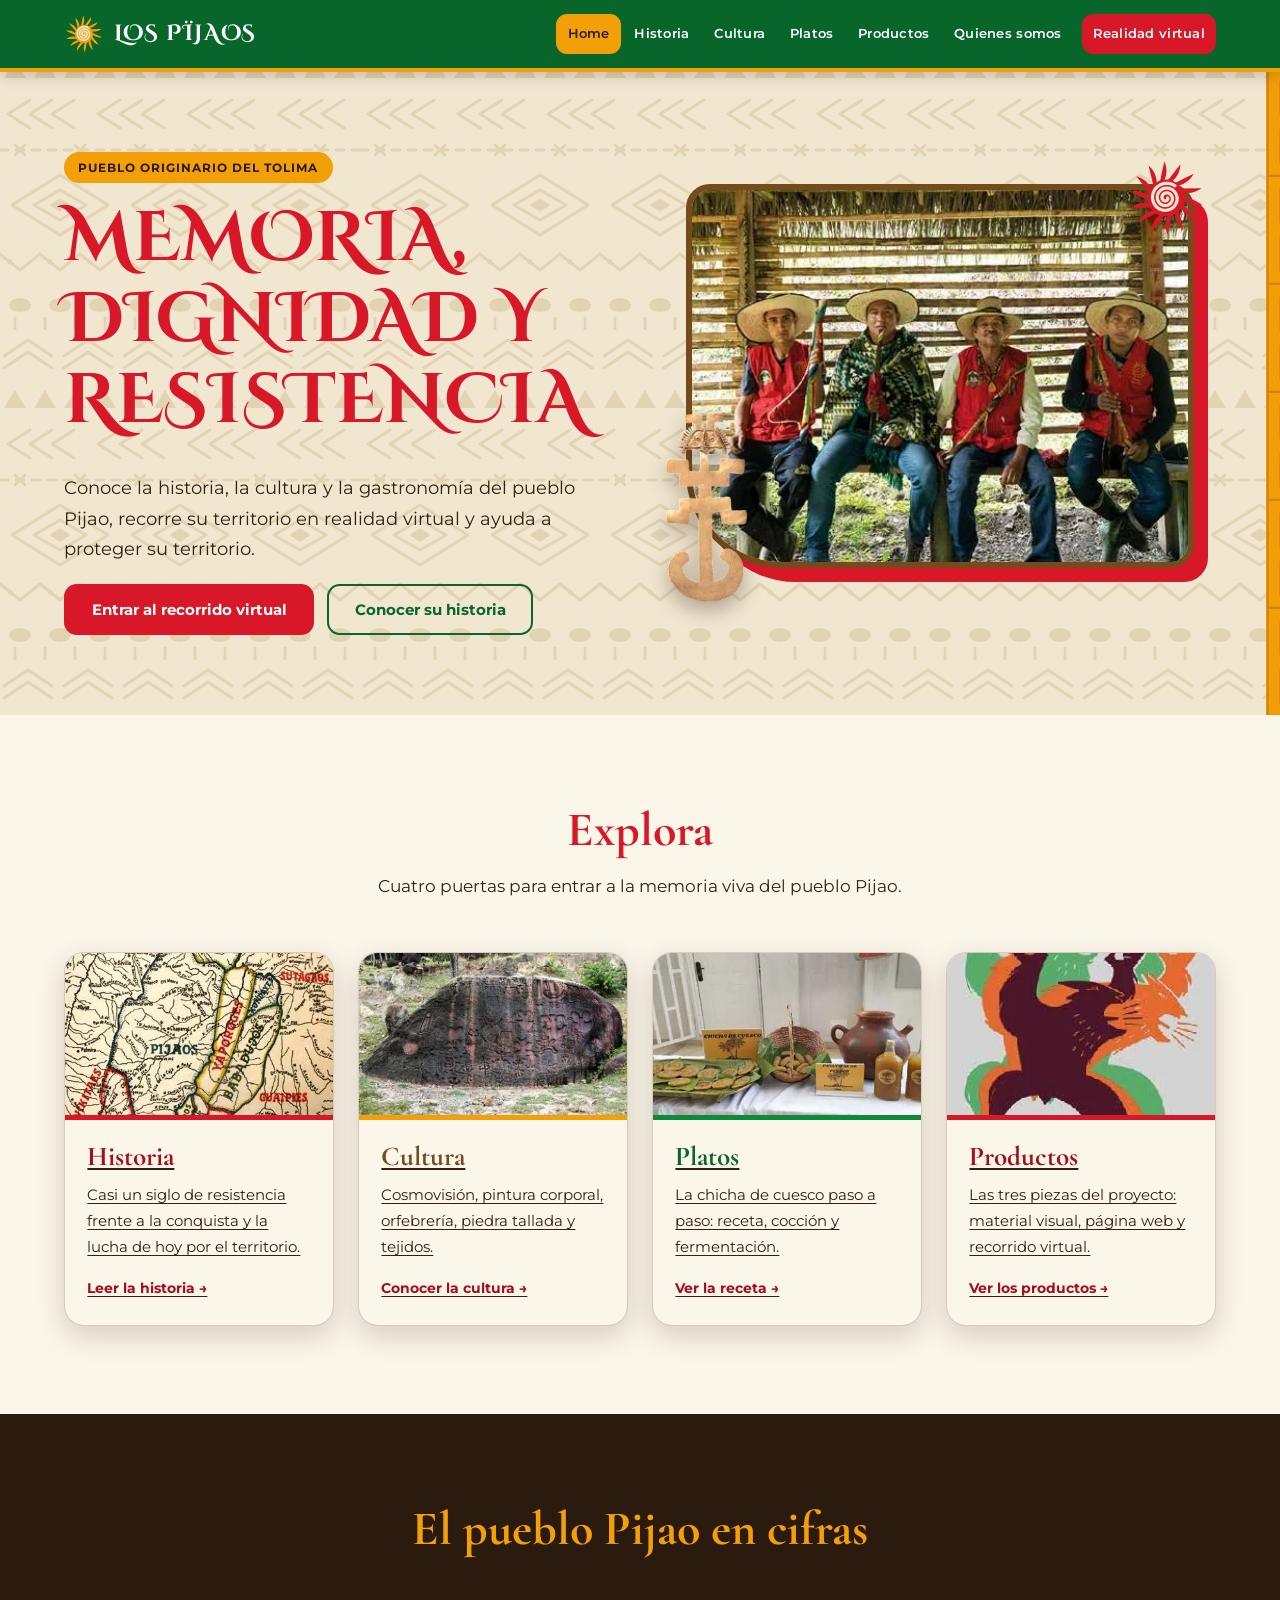
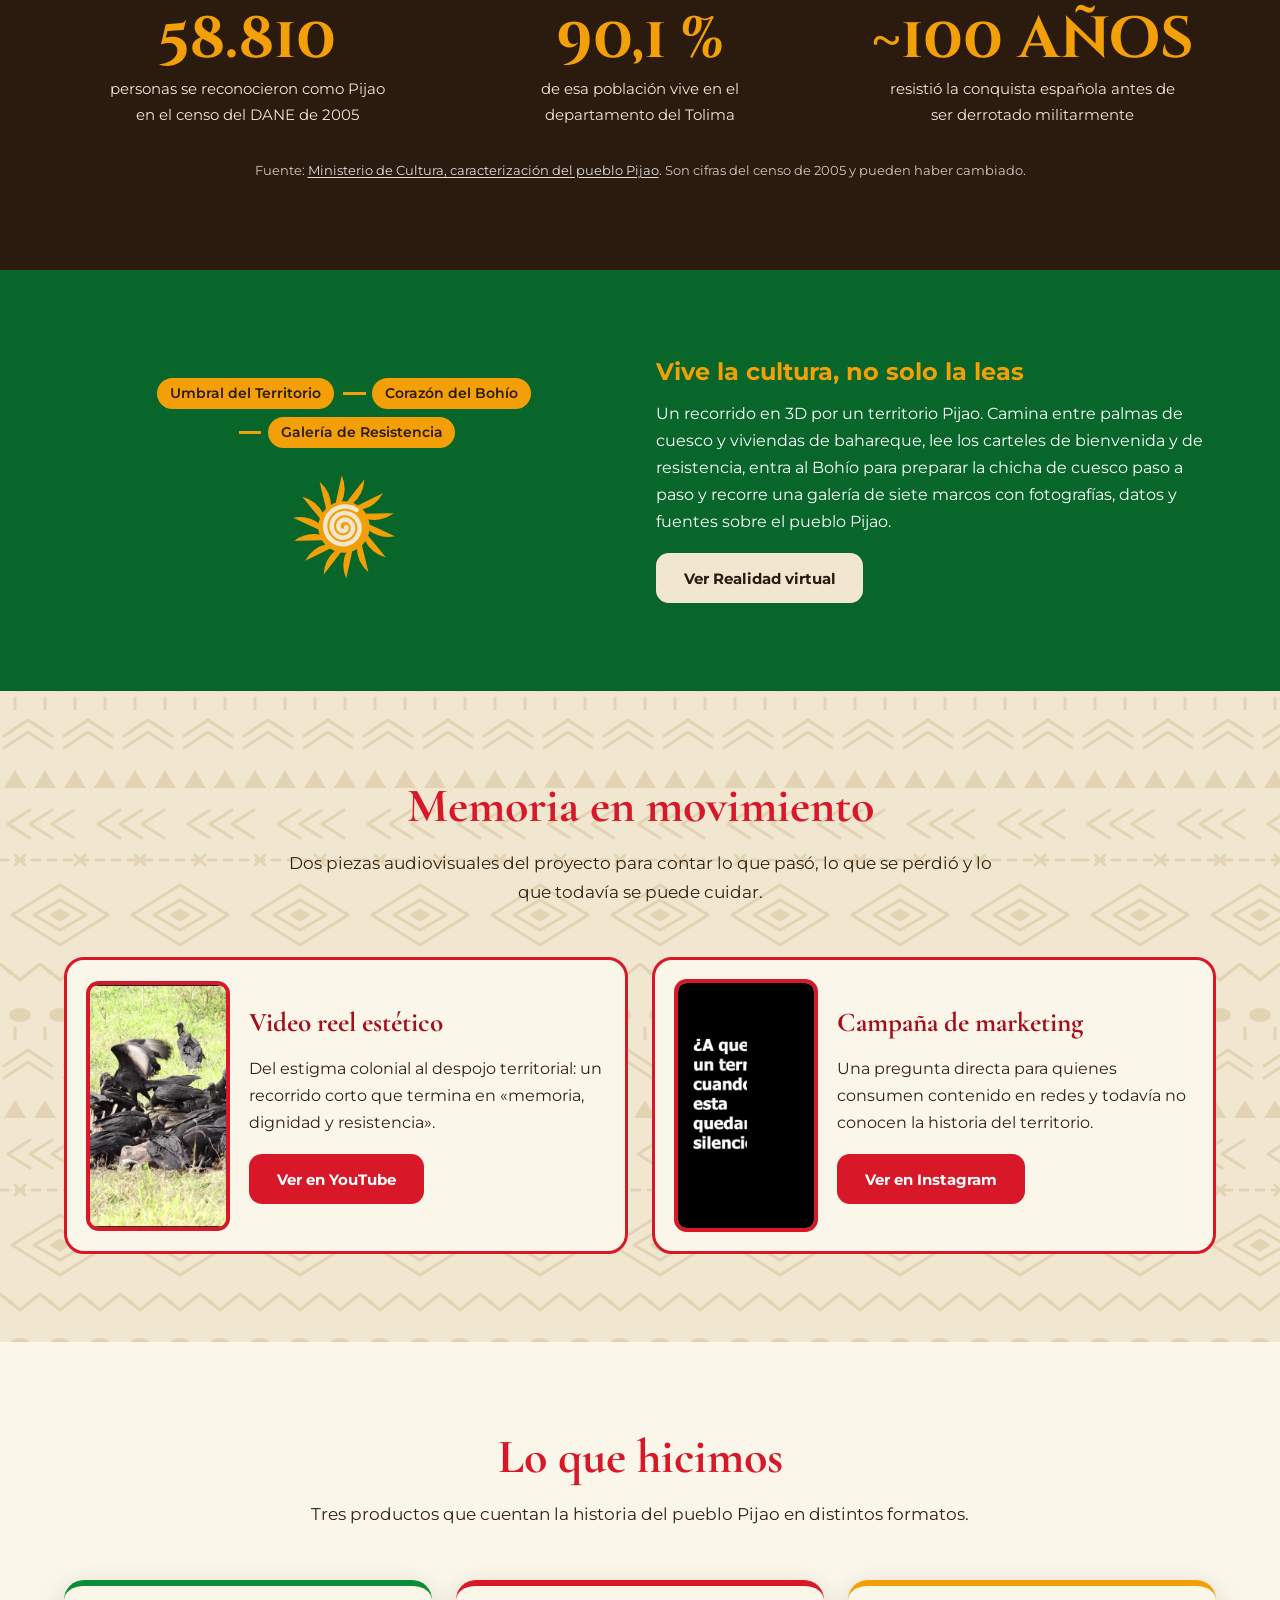
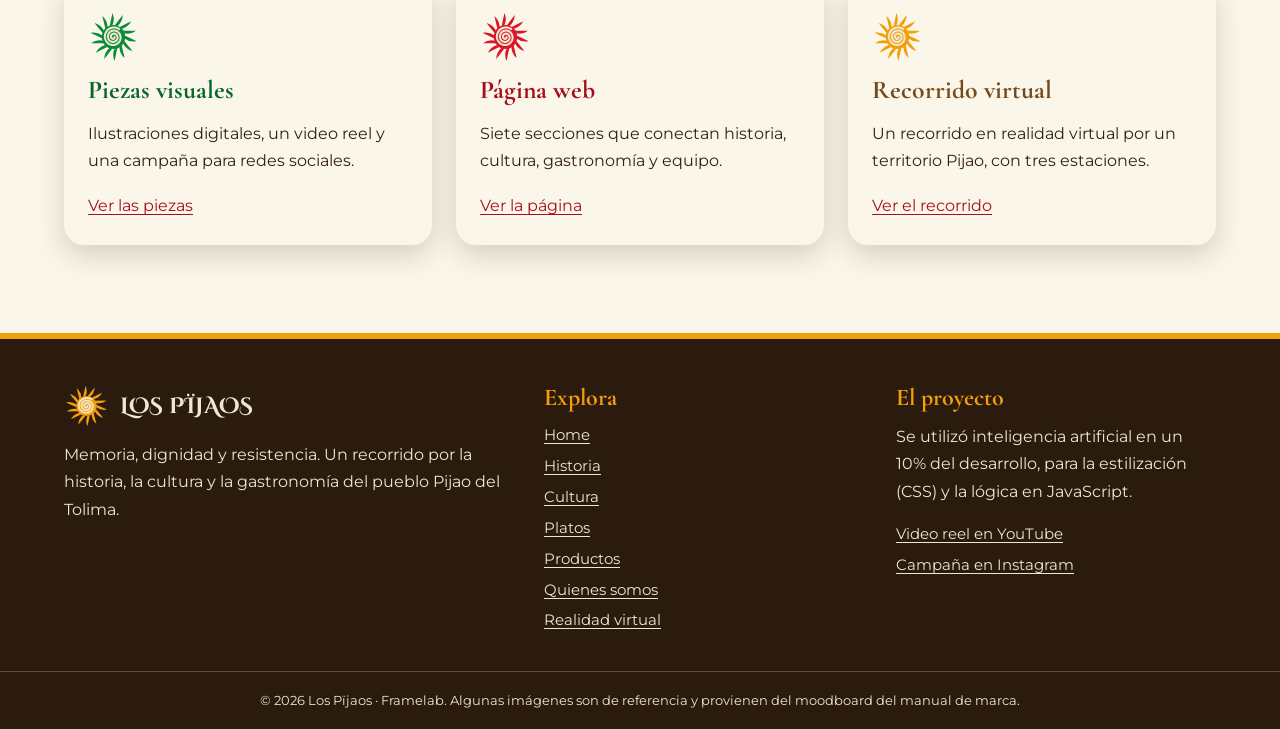
==== index.html @ 9c0d5783 "sitio web Los Pïjaos con recorrido virtual 3D" ====
<!DOCTYPE html>
<html lang="es-CO">
<head>
  <meta charset="utf-8">
  <meta name="viewport" content="width=device-width, initial-scale=1">

  <title>Los Pïjaos | Historia, cultura y gastronomía del pueblo Pijao</title>
  <meta name="description" content="Conoce la historia, la cultura y la gastronomía del pueblo Pijao del Tolima, recorre su territorio en realidad virtual y conoce las piezas del proyecto.">
  <meta name="author" content="Framelab">
  <meta name="robots" content="index, follow, max-image-preview:large">
  <meta name="theme-color" content="#08662a">
  <link rel="canonical" href="https://lospijaos.example/">

  <meta property="og:type" content="website">
  <meta property="og:site_name" content="Los Pïjaos">
  <meta property="og:locale" content="es_CO">
  <meta property="og:title" content="Los Pïjaos | Historia, cultura y gastronomía del pueblo Pijao">
  <meta property="og:description" content="Conoce la historia, la cultura y la gastronomía del pueblo Pijao del Tolima, recorre su territorio en realidad virtual y conoce las piezas del proyecto.">
  <meta property="og:url" content="https://lospijaos.example/">
  <meta property="og:image" content="https://lospijaos.example/img/og-los-pijaos.jpg">
  <meta property="og:image:width" content="1200">
  <meta property="og:image:height" content="630">
  <meta property="og:image:alt" content="Los Pïjaos: memoria, dignidad y resistencia del pueblo Pijao">
  <meta name="twitter:card" content="summary_large_image">
  <meta name="twitter:title" content="Los Pïjaos | Historia, cultura y gastronomía del pueblo Pijao">
  <meta name="twitter:description" content="Conoce la historia, la cultura y la gastronomía del pueblo Pijao del Tolima, recorre su territorio en realidad virtual y conoce las piezas del proyecto.">
  <meta name="twitter:image" content="https://lospijaos.example/img/og-los-pijaos.jpg">

  <link rel="icon" href="favicon.svg" type="image/svg+xml">
  <link rel="apple-touch-icon" href="img/apple-touch-icon.png">

  <link rel="preconnect" href="https://fonts.googleapis.com">
  <link rel="preconnect" href="https://fonts.gstatic.com" crossorigin>
  <link rel="stylesheet" href="https://fonts.googleapis.com/css2?family=Cinzel+Decorative:wght@400;700;900&family=Cormorant+Garamond:ital,wght@0,500;0,600;0,700;1,500&family=Montserrat:wght@400;500;600;700&display=swap">
  <link rel="stylesheet" href="css/styles.css">
  <link rel="preload" as="image" href="img/indigenous-guard.webp" type="image/webp">
  <script>document.documentElement.classList.add("js");</script>

  <script type="application/ld+json">
    {
      "@context": "https://schema.org",
      "@graph": [
        {
          "@type": "WebSite",
          "@id": "https://lospijaos.example/#website",
          "url": "https://lospijaos.example/",
          "name": "Los Pïjaos",
          "description": "Recorrido cultural por la historia, la cultura y la gastronomía del pueblo Pijao del Tolima.",
          "inLanguage": "es-CO",
          "publisher": {
            "@id": "https://lospijaos.example/#team"
          }
        },
        {
          "@type": "Organization",
          "@id": "https://lospijaos.example/#team",
          "name": "Framelab",
          "url": "https://lospijaos.example/whoweare.html",
          "logo": "https://lospijaos.example/img/sun-icon.svg",
          "description": "Equipo de trabajo creador del proyecto Los Pïjaos.",
          "member": [
            {
              "@type": "Person",
              "name": "William Aguilar"
            },
            {
              "@type": "Person",
              "name": "Jade Moreno"
            },
            {
              "@type": "Person",
              "name": "Virginia Leon"
            },
            {
              "@type": "Person",
              "name": "Axl Umaña"
            }
          ],
          "sameAs": [
            "https://youtube.com/shorts/yiJ5FKG4aVc",
            "https://www.instagram.com/p/DePXfq2hu8t/"
          ]
        },
        {
          "@type": "WebPage",
          "@id": "https://lospijaos.example/#webpage",
          "url": "https://lospijaos.example/",
          "name": "Los Pïjaos | Historia, cultura y gastronomía del pueblo Pijao",
          "description": "Conoce la historia, la cultura y la gastronomía del pueblo Pijao del Tolima, recorre su territorio en realidad virtual y conoce las piezas del proyecto.",
          "inLanguage": "es-CO",
          "isPartOf": {
            "@id": "https://lospijaos.example/#website"
          },
          "primaryImageOfPage": {
            "@type": "ImageObject",
            "url": "https://lospijaos.example/img/og-los-pijaos.jpg"
          },
          "dateModified": "2026-10-25",
          "about": {
            "@type": "Thing",
            "name": "Pueblo Pijao",
            "sameAs": "https://es.wikipedia.org/wiki/Pueblo_pijao"
          }
        }
      ]
    }
  </script>
</head>
<body>
  <a class="skip-link" href="#main-content">Saltar al contenido</a>

  <header class="site-header">
    <div class="container site-header__bar">
      <a class="logo" href="index.html" aria-label="Los Pïjaos, ir al inicio">
        <img src="img/sun-icon.svg" alt="" width="40" height="40">
        <span>Los Pïjaos</span>
      </a>

      <button class="menu-toggle" type="button" aria-expanded="false" aria-controls="main-menu">
        <span class="menu-toggle__bars" aria-hidden="true"></span>
        <span class="menu-toggle__label">Menú</span>
      </button>

      <nav class="menu" id="main-menu" aria-label="Menú principal">
        <ul class="menu__list">
            <li><a class="menu__link" href="index.html" aria-current="page">Home</a></li>
            <li><a class="menu__link" href="history.html">Historia</a></li>
            <li><a class="menu__link" href="culture.html">Cultura</a></li>
            <li><a class="menu__link" href="gastronomy.html">Platos</a></li>
            <li><a class="menu__link" href="products.html">Productos</a></li>
            <li><a class="menu__link" href="whoweare.html">Quienes somos</a></li>
            <li><a class="menu__link menu__link--highlight" href="virtual-reality.html">Realidad virtual</a></li>
        </ul>
      </nav>
    </div>
  </header>

  <main id="main-content" tabindex="-1">

    <section class="hero with-fret" aria-labelledby="heading-hero">
      <div class="container hero__grid">
        <div class="reveal">
          <span class="tag">Pueblo originario del Tolima</span>
          <h1 class="hero__title" id="heading-hero">Memoria, dignidad y resistencia</h1>
          <p class="hero__text">Conoce la historia, la cultura y la gastronomía del pueblo Pijao, recorre su territorio en realidad virtual y ayuda a proteger su territorio.</p>
          <div class="button-group">
            <a class="button" href="virtual-reality.html">Entrar al recorrido virtual</a>
            <a class="button button--outline" href="history.html">Conocer su historia</a>
          </div>
        </div>

        <div class="hero__image reveal">
          <figure class="photo-frame">
            <img src="img/indigenous-guard.webp" alt="Cuatro integrantes de una comunidad indígena del Tolima con sombreros y chalecos rojos, sentados frente a una pared de guadua" width="520" height="358" fetchpriority="high" decoding="async">
          </figure>
          <img class="hero__gold-piece" src="img/gold-pectoral.webp" alt="Figura de oro precolombina, ejemplo de la orfebrería indígena" width="102" height="234" decoding="async">
          <img class="hero__sun" src="img/sun-icon-red.svg" alt="" width="80" height="80">
        </div>
      </div>
    </section>

    <section class="section section--light" aria-labelledby="heading-explore">
      <div class="container">
        <div class="section-heading reveal">
          <h2 id="heading-explore">Explora</h2>
          <p>Cuatro puertas para entrar a la memoria viva del pueblo Pijao.</p>
        </div>

        <div class="grid grid--4">
          <a class="card card--red reveal" href="history.html">
            <img src="img/old-map-pijao.webp" alt="Mapa antiguo donde aparece el territorio de los Pijaos junto a otros pueblos indígenas" width="419" height="308" class="card__image" loading="lazy" decoding="async">
            <div class="card__body">
              <h3 class="card__title">Historia</h3>
              <p class="card__text">Casi un siglo de resistencia frente a la conquista y la lucha de hoy por el territorio.</p>
              <span class="card__link">Leer la historia →</span>
            </div>
          </a>
          <a class="card card--orange reveal" href="culture.html">
            <img src="img/petroglyph-rock.webp" alt="Roca grande con petroglifos tallados, rodeada de vegetación" width="570" height="352" class="card__image" loading="lazy" decoding="async">
            <div class="card__body">
              <h3 class="card__title">Cultura</h3>
              <p class="card__text">Cosmovisión, pintura corporal, orfebrería, piedra tallada y tejidos.</p>
              <span class="card__link">Conocer la cultura →</span>
            </div>
          </a>
          <a class="card reveal" href="gastronomy.html">
            <img src="img/cuesco-chicha-table.webp" alt="Mesa con chicha de cuesco en botellas, una vasija de barro y otros productos del fruto" width="440" height="227" class="card__image" loading="lazy" decoding="async">
            <div class="card__body">
              <h3 class="card__title">Platos</h3>
              <p class="card__text">La chicha de cuesco paso a paso: receta, cocción y fermentación.</p>
              <span class="card__link">Ver la receta →</span>
            </div>
          </a>
          <a class="card card--red reveal" href="products.html">
            <img src="img/jaguar-illustration.webp" alt="Ilustración digital de un jaguar en tonos naranja, verde y vino" width="256" height="256" class="card__image" loading="lazy" decoding="async">
            <div class="card__body">
              <h3 class="card__title">Productos</h3>
              <p class="card__text">Las tres piezas del proyecto: material visual, página web y recorrido virtual.</p>
              <span class="card__link">Ver los productos →</span>
            </div>
          </a>
        </div>
      </div>
    </section>

    <section class="section section--earth" aria-labelledby="heading-stats">
      <div class="container">
        <div class="section-heading reveal">
          <h2 id="heading-stats">El pueblo Pijao en cifras</h2>
        </div>
        <ul class="stats reveal">
          <li>
            <span class="stat__number">58.810</span>
            <span class="stat__text">personas se reconocieron como Pijao en el censo del DANE de 2005</span>
          </li>
          <li>
            <span class="stat__number">90,1&nbsp;%</span>
            <span class="stat__text">de esa población vive en el departamento del Tolima</span>
          </li>
          <li>
            <span class="stat__number">~100 años</span>
            <span class="stat__text">resistió la conquista española antes de ser derrotado militarmente</span>
          </li>
        </ul>
        <p class="source-note">Fuente: <a href="https://mng.mincultura.gov.co/prensa/noticias/Documents/Poblaciones/PUEBLO%20PIJAO.pdf" target="_blank" rel="noopener">Ministerio de Cultura, caracterización del pueblo Pijao</a>. Son cifras del censo de 2005 y pueden haber cambiado.</p>
      </div>
    </section>

    <section class="section section--green" aria-labelledby="heading-vr">
      <div class="container two-columns">
        <div class="reveal">
          <ol class="tour-map" aria-label="Las tres estaciones del recorrido virtual">
            <li><span>Umbral del Territorio</span></li>
            <li><span>Corazón del Bohío</span></li>
            <li><span>Galería de Resistencia</span></li>
          </ol>
          <img class="decorative-sun" src="img/sun-icon.svg" alt="" width="120" height="120" loading="lazy">
        </div>
        <div class="reveal">
          <h2 class="title-yellow" id="heading-vr">Vive la cultura, no solo la leas</h2>
          <p>Un recorrido en 3D por un territorio Pijao. Camina entre palmas de cuesco y viviendas de bahareque, lee los carteles de bienvenida y de resistencia, entra al Bohío para preparar la chicha de cuesco paso a paso y recorre una galería de siete marcos con fotografías, datos y fuentes sobre el pueblo Pijao.</p>
          <a class="button button--light" href="virtual-reality.html">Ver Realidad virtual</a>
        </div>
      </div>
    </section>

    <section class="section" aria-labelledby="heading-motion">
      <div class="container">
        <div class="section-heading reveal">
          <h2 id="heading-motion">Memoria en movimiento</h2>
          <p>Dos piezas audiovisuales del proyecto para contar lo que pasó, lo que se perdió y lo que todavía se puede cuidar.</p>
        </div>
        <div class="grid grid--2">
          <article class="video-card reveal">
            <img src="img/reel-result.webp" alt="Fotograma del video reel: aves oscuras reunidas sobre un animal en el pasto" width="360" height="640" loading="lazy" decoding="async">
            <div>
              <h3>Video reel estético</h3>
              <p>Del estigma colonial al despojo territorial: un recorrido corto que termina en «memoria, dignidad y resistencia».</p>
              <a class="button" href="https://youtube.com/shorts/yiJ5FKG4aVc" target="_blank" rel="noopener">Ver en YouTube</a>
            </div>
          </article>
          <article class="video-card reveal">
            <img src="img/campaign-instagram.webp" alt="Fotograma de la campaña de Los Pïjaos en Instagram, con texto blanco sobre fondo negro" width="360" height="648" loading="lazy" decoding="async">
            <div>
              <h3>Campaña de marketing</h3>
              <p>Una pregunta directa para quienes consumen contenido en redes y todavía no conocen la historia del territorio.</p>
              <a class="button" href="https://www.instagram.com/p/DePXfq2hu8t/" target="_blank" rel="noopener">Ver en Instagram</a>
            </div>
          </article>
        </div>
      </div>
    </section>

    <section class="section section--light" aria-labelledby="heading-products">
      <div class="container">
        <div class="section-heading reveal">
          <h2 id="heading-products">Lo que hicimos</h2>
          <p>Tres productos que cuentan la historia del pueblo Pijao en distintos formatos.</p>
        </div>
        <div class="grid grid--3">
          <article class="info-card reveal">
            <img class="info-card__icon" src="img/sun-icon-green.svg" alt="" width="52" height="52" loading="lazy">
            <h3>Piezas visuales</h3>
            <p>Ilustraciones digitales, un video reel y una campaña para redes sociales.</p>
            <a href="products.html#visual-pieces">Ver las piezas</a>
          </article>
          <article class="info-card info-card--red reveal">
            <img class="info-card__icon" src="img/sun-icon-red.svg" alt="" width="52" height="52" loading="lazy">
            <h3>Página web</h3>
            <p>Siete secciones que conectan historia, cultura, gastronomía y equipo.</p>
            <a href="products.html#web-page">Ver la página</a>
          </article>
          <article class="info-card info-card--orange reveal">
            <img class="info-card__icon" src="img/sun-icon.svg" alt="" width="52" height="52" loading="lazy">
            <h3>Recorrido virtual</h3>
            <p>Un recorrido en realidad virtual por un territorio Pijao, con tres estaciones.</p>
            <a href="products.html#virtual-tour">Ver el recorrido</a>
          </article>
        </div>
      </div>
    </section>

  </main>

  <footer class="site-footer">
    <div class="container site-footer__grid">
      <div>
        <p class="site-footer__logo"><img src="img/sun-icon.svg" alt="" width="45" height="45" loading="lazy"> Los Pïjaos</p>
        <p>Memoria, dignidad y resistencia. Un recorrido por la historia, la cultura y la gastronomía del pueblo Pijao del Tolima.</p>
      </div>
      <nav aria-label="Mapa del sitio">
        <h2>Explora</h2>
        <ul class="site-footer__links">
          <li><a href="index.html">Home</a></li>
          <li><a href="history.html">Historia</a></li>
          <li><a href="culture.html">Cultura</a></li>
          <li><a href="gastronomy.html">Platos</a></li>
          <li><a href="products.html">Productos</a></li>
          <li><a href="whoweare.html">Quienes somos</a></li>
          <li><a href="virtual-reality.html">Realidad virtual</a></li>
        </ul>
      </nav>
      <div>
        <h2>El proyecto</h2>
        <p>Se utilizó inteligencia artificial en un 10% del desarrollo, para la estilización (CSS) y la lógica en JavaScript.</p>
        <ul class="site-footer__links">
          <li><a href="https://youtube.com/shorts/yiJ5FKG4aVc" target="_blank" rel="noopener">Video reel en YouTube</a></li>
          <li><a href="https://www.instagram.com/p/DePXfq2hu8t/" target="_blank" rel="noopener">Campaña en Instagram</a></li>
        </ul>
      </div>
    </div>
    <div class="site-footer__legal">
      <div class="container">
        <p>© <span id="current-year">2026</span> Los Pïjaos · Framelab. Algunas imágenes son de referencia y provienen del moodboard del manual de marca.</p>
      </div>
    </div>
  </footer>

  <script src="js/main.js" defer></script>
</body>
</html>
---- css/styles.css ----
:root {
  --green: #0c8c38;
  --green-dark: #08662a;
  --red: #d81828;
  --red-dark: #a50f1c;
  --yellow: #f39f07;
  --ochre: #e8b86a;

  --cream: #f1e6d0;
  --cream-light: #fbf6ea;
  --sand: #d9c7a2;
  --earth: #754a1c;
  --brown-dark: #2b1a0e;
  --text: #33200f;

  --font-titles: "Cinzel Decorative", "Cinzel", Georgia, serif;
  --font-subtitles: "Cormorant Garamond", Georgia, "Times New Roman", serif;
  --font-text: "Montserrat", system-ui, -apple-system, "Segoe UI", Roboto, sans-serif;

  --radius: 1.25rem;
  --shadow: 0 10px 28px rgba(43, 26, 14, 0.18);
  --max-width: 72rem;
  --menu-height: 4.25rem;
}

*,
*::before,
*::after {
  box-sizing: border-box;
}

html {
  scroll-behavior: smooth;
  scroll-padding-top: calc(var(--menu-height) + 1rem);
  -webkit-text-size-adjust: 100%;
}

body {
  margin: 0;
  font-family: var(--font-text);
  font-size: 1rem;
  line-height: 1.7;
  color: var(--text);
  background-color: var(--cream);
  background-image: url("../img/pattern-cream.svg");
}

img,
svg,
video {
  max-width: 100%;
  height: auto;
  display: block;
}

h1,
h2,
h3,
h4 {
  margin: 0 0 0.6em;
  line-height: 1.15;
  font-weight: 700;
}

p {
  margin: 0 0 1.1em;
}

ul,
ol {
  margin: 0 0 1.2em;
  padding-left: 1.25em;
}

a {
  color: var(--red-dark);
  text-underline-offset: 0.18em;
}

a:hover {
  color: var(--red);
}

:focus-visible {
  outline: 3px solid var(--yellow);
  outline-offset: 3px;
  border-radius: 4px;
}

figure {
  margin: 0;
}

figcaption {
  font-size: 0.82rem;
  line-height: 1.5;
  opacity: 0.85;
  padding-top: 0.5rem;
}

address {
  font-style: normal;
}

.container {
  width: min(100% - 2rem, var(--max-width));
  margin-inline: auto;
}

.sr-only {
  position: absolute;
  width: 1px;
  height: 1px;
  margin: -1px;
  padding: 0;
  overflow: hidden;
  clip: rect(0 0 0 0);
  white-space: nowrap;
  border: 0;
}

.skip-link {
  position: absolute;
  left: 1rem;
  top: -4rem;
  z-index: 100;
  padding: 0.7rem 1.1rem;
  background: var(--yellow);
  color: var(--brown-dark);
  font-weight: 700;
  border-radius: 0 0 0.6rem 0.6rem;
  text-decoration: none;
}

.skip-link:focus {
  top: 0;
}

.text-center {
  text-align: center;
}

.subtitle {
  font-family: var(--font-subtitles);
  font-weight: 600;
  font-size: clamp(1.5rem, 3.4vw, 2.1rem);
  color: var(--red);
  line-height: 1.2;
}

.site-header {
  position: sticky;
  top: 0;
  z-index: 50;
  background: var(--green-dark);
  color: #fff;
  border-bottom: 4px solid var(--yellow);
  box-shadow: 0 4px 14px rgba(0, 0, 0, 0.18);
}

.site-header__bar {
  display: flex;
  align-items: center;
  justify-content: space-between;
  min-height: var(--menu-height);
  gap: 1rem;
}

.logo {
  display: inline-flex;
  align-items: center;
  gap: 0.6rem;
  color: #fff;
  text-decoration: none;
  font-family: var(--font-titles);
  font-size: 1.35rem;
  font-weight: 700;
  letter-spacing: 0.04em;
  text-transform: uppercase;
}

.logo:hover {
  color: #fff;
}

.logo img {
  width: 2.5rem;
  height: 2.5rem;
}

.menu-toggle {
  display: inline-flex;
  align-items: center;
  gap: 0.55rem;
  padding: 0.55rem 0.9rem;
  font: 600 0.85rem var(--font-text);
  color: #fff;
  background: transparent;
  border: 2px solid rgba(255, 255, 255, 0.7);
  border-radius: 999px;
  cursor: pointer;
}

.menu-toggle__bars,
.menu-toggle__bars::before,
.menu-toggle__bars::after {
  display: block;
  width: 1.1rem;
  height: 2px;
  background: currentColor;
  border-radius: 2px;
  transition: transform 0.2s ease, opacity 0.2s ease;
}

.menu-toggle__bars {
  position: relative;
}

.menu-toggle__bars::before,
.menu-toggle__bars::after {
  content: "";
  position: absolute;
  left: 0;
}

.menu-toggle__bars::before {
  top: -6px;
}

.menu-toggle__bars::after {
  top: 6px;
}

.menu-toggle[aria-expanded="true"] .menu-toggle__bars {
  background: transparent;
}

.menu-toggle[aria-expanded="true"] .menu-toggle__bars::before {
  transform: translateY(6px) rotate(45deg);
}

.menu-toggle[aria-expanded="true"] .menu-toggle__bars::after {
  transform: translateY(-6px) rotate(-45deg);
}

.menu {
  display: none;
  position: absolute;
  top: 100%;
  left: 0;
  right: 0;
  padding: 0.75rem 1rem 1.25rem;
  background: var(--green-dark);
  border-bottom: 4px solid var(--yellow);
}

.menu.is-abierto {
  display: block;
}

.menu__list {
  display: grid;
  gap: 0.25rem;
  margin: 0;
  padding: 0;
  list-style: none;
}

.menu__link {
  display: block;
  padding: 0.8rem 1rem;
  color: #fff;
  font-weight: 600;
  font-size: 0.95rem;
  text-decoration: none;
  border-radius: 0.7rem;
}

.menu__link:hover {
  background: rgba(255, 255, 255, 0.12);
  color: #fff;
}

.menu__link[aria-current="page"] {
  background: var(--yellow);
  color: var(--brown-dark);
}

.menu__link--highlight {
  background: var(--red);
  text-align: center;
  margin-top: 0.4rem;
}

.menu__link--highlight:hover {
  background: var(--red-dark);
}

.button {
  display: inline-flex;
  align-items: center;
  justify-content: center;
  gap: 0.5rem;
  padding: 0.85rem 1.6rem;
  font: 700 0.95rem var(--font-text);
  text-decoration: none;
  color: #fff;
  background: var(--red);
  border: 2px solid var(--red);
  border-radius: 0.8rem;
  cursor: pointer;
  transition: transform 0.15s ease, background 0.15s ease, box-shadow 0.15s ease;
}

.button:hover {
  background: var(--red-dark);
  border-color: var(--red-dark);
  color: #fff;
  transform: translateY(-2px);
  box-shadow: 0 8px 18px rgba(165, 15, 28, 0.3);
}

.button--green {
  background: var(--green-dark);
  border-color: var(--green-dark);
}

.button--green:hover {
  background: var(--brown-dark);
  border-color: var(--brown-dark);
}

.button--outline {
  background: transparent;
  color: var(--green-dark);
  border-color: var(--green-dark);
}

.button--outline:hover {
  background: var(--green-dark);
  border-color: var(--green-dark);
}

.button--light {
  background: var(--cream);
  color: var(--brown-dark);
  border-color: var(--cream);
}

.button--light:hover {
  background: #fff;
  border-color: #fff;
  color: var(--brown-dark);
  box-shadow: 0 8px 18px rgba(0, 0, 0, 0.25);
}

.button-group {
  display: flex;
  flex-wrap: wrap;
  gap: 0.8rem;
}

.brush-title {
  display: inline-block;
  min-width: min(100%, 16rem);
  padding: clamp(1.1rem, 3.2vw, 2.1rem) clamp(2.4rem, 7vw, 5.5rem);
  color: #fff;
  background: url("../img/brush-green.webp") center / 100% 100% no-repeat;
  filter: drop-shadow(0 6px 8px rgba(43, 26, 14, 0.28));
}

.brush-title--red {
  background-image: url("../img/brush-red.webp");
}

.brush-title--orange {
  background-image: url("../img/brush-orange.webp");
  color: var(--brown-dark);
}

.brush-title__text {
  margin: 0;
  font-family: var(--font-titles);
  font-weight: 700;
  font-size: clamp(1.9rem, 6.4vw, 3.6rem);
  line-height: 1.05;
  letter-spacing: 0.02em;
  text-transform: uppercase;
  text-align: center;
  overflow-wrap: anywhere;
}

.hero {
  position: relative;
  padding-block: clamp(2.5rem, 7vw, 5rem);
  overflow: hidden;
}

.hero__grid {
  display: grid;
  gap: 2.5rem;
  align-items: center;
}

.tag {
  display: inline-block;
  margin-bottom: 1rem;
  padding: 0.3rem 0.9rem;
  font-size: 0.78rem;
  font-weight: 700;
  letter-spacing: 0.08em;
  text-transform: uppercase;
  color: var(--brown-dark);
  background: var(--yellow);
  border-radius: 999px;
}

.hero__title {
  font-family: var(--font-titles);
  font-size: clamp(2.2rem, 7.4vw, 4.4rem);
  text-transform: uppercase;
  color: var(--red);
  letter-spacing: 0.01em;
  margin-bottom: 0.45em;
}

.hero__text {
  max-width: 34rem;
  font-size: 1.12rem;
}

.hero__image {
  position: relative;
  padding: 0 0 2.2rem 1.5rem;
}

.photo-frame {
  position: relative;
  z-index: 1;
  border: 6px solid var(--earth);
  border-radius: 1.5rem 1.5rem 1.5rem 6rem;
  background: var(--sand);
  overflow: hidden;
  box-shadow: 14px 14px 0 var(--red);
}

.photo-frame img {
  width: 100%;
  aspect-ratio: 4 / 3;
  object-fit: cover;
}

.hero__gold-piece {
  position: absolute;
  left: 0.2rem;
  bottom: 0;
  z-index: 2;
  width: 5.2rem;
  filter: drop-shadow(0 8px 10px rgba(43, 26, 14, 0.35));
}

.hero__sun {
  position: absolute;
  right: -0.8rem;
  top: -1.6rem;
  z-index: 2;
  width: 5rem;
  animation: spin 40s linear infinite;
}

@keyframes spin {
  to {
    transform: rotate(360deg);
  }
}

.with-fret {
  position: relative;
}

.with-fret::after {
  content: "";
  position: absolute;
  top: 0;
  right: 0;
  bottom: 0;
  width: 0.9rem;
  background: url("../img/fret-orange.png") 0 0 / 98px 108px repeat-y;
  display: none;
}

.page-header {
  position: relative;
  padding-block: clamp(2rem, 6vw, 3.6rem) clamp(2.4rem, 6vw, 4rem);
  text-align: center;
  background-color: var(--green);
  background-image: url("../img/pattern-green.svg");
  border-bottom: 6px solid var(--yellow);
}

.page-header--red {
  background-color: var(--red);
  background-image: url("../img/pattern-red.svg");
}

.page-header--ochre {
  background-color: var(--ochre);
  background-image: url("../img/pattern-ochre.svg");
}

.page-header--cream {
  background-color: var(--cream);
  background-image: url("../img/pattern-cream.svg");
}

.page-header__tagline {
  max-width: 40rem;
  margin: 1.4rem auto 0;
  font-family: var(--font-subtitles);
  font-weight: 600;
  font-size: clamp(1.25rem, 3vw, 1.7rem);
  line-height: 1.35;
  color: #fff;
}

.page-header--ochre .page-header__tagline,
.page-header--cream .page-header__tagline {
  color: var(--brown-dark);
}

.breadcrumbs {
  margin-bottom: 1.2rem;
  font-size: 0.8rem;
  font-weight: 600;
  letter-spacing: 0.04em;
  color: rgba(255, 255, 255, 0.92);
}

.page-header--ochre .breadcrumbs,
.page-header--cream .breadcrumbs {
  color: var(--brown-dark);
}

.breadcrumbs ol {
  display: flex;
  justify-content: center;
  flex-wrap: wrap;
  gap: 0.4rem;
  margin: 0;
  padding: 0;
  list-style: none;
}

.breadcrumbs li + li::before {
  content: "›";
  margin-right: 0.4rem;
}

.breadcrumbs a {
  color: inherit;
}

.section {
  position: relative;
  padding-block: clamp(3rem, 7vw, 5.5rem);
}

.section--light {
  background: var(--cream-light);
}

.section--green,
.section--red {
  isolation: isolate;
  overflow: hidden;
  color: #fff;
}

.section--green {
  background-color: var(--green-dark);
}

.section--red {
  background-color: var(--red);
}

.section--green::before,
.section--red::before {
  content: "";
  position: absolute;
  inset: 0;
  z-index: -1;
  opacity: 0.28;
}

.section--green::before {
  background-image: url("../img/pattern-green.svg");
}

.section--red::before {
  background-image: url("../img/pattern-red.svg");
}

.section--ochre {
  background-color: var(--ochre);
  background-image: url("../img/pattern-ochre.svg");
}

.section--earth {
  color: var(--cream);
  background: var(--brown-dark);
}

.section--green a:not(.button),
.section--red a:not(.button),
.section--earth a:not(.button) {
  color: #fff;
}

.section-heading {
  max-width: 44rem;
  margin: 0 auto clamp(2rem, 5vw, 3.2rem);
  text-align: center;
}

.section-heading h2 {
  font-family: var(--font-subtitles);
  font-size: clamp(2rem, 5vw, 3rem);
  color: var(--red);
  margin-bottom: 0.3em;
}

.section--green .section-heading h2,
.section--earth .section-heading h2 {
  color: var(--yellow);
}

.section--red .section-heading h2,
.section--red .title-yellow {
  color: #fff;
}

.section-heading p {
  font-size: 1.05rem;
}

.grid {
  display: grid;
  gap: 1.5rem;
}

.two-columns {
  display: grid;
  gap: 2rem;
  align-items: center;
}

.card {
  display: flex;
  flex-direction: column;
  overflow: hidden;
  background: var(--cream-light);
  color: var(--text);
  border: 1px solid rgba(117, 74, 28, 0.25);
  border-radius: var(--radius);
  box-shadow: var(--shadow);
  transition: transform 0.2s ease, box-shadow 0.2s ease;
}

a.tarjeta {
  text-decoration: none;
}

a.tarjeta:hover {
  transform: translateY(-5px);
  box-shadow: 0 16px 34px rgba(43, 26, 14, 0.26);
  color: var(--text);
}

.card__image {
  width: 100%;
  aspect-ratio: 16 / 10;
  object-fit: cover;
  border-bottom: 5px solid var(--green);
}

.card--red .card__image {
  border-bottom-color: var(--red);
}

.card--orange .card__image {
  border-bottom-color: var(--yellow);
}

.card__body {
  display: flex;
  flex: 1;
  flex-direction: column;
  padding: 1.3rem 1.4rem 1.5rem;
}

.card__title {
  margin-bottom: 0.35em;
  font-family: var(--font-subtitles);
  font-size: 1.7rem;
  color: var(--green-dark);
}

.card--red .card__title {
  color: var(--red-dark);
}

.card--orange .card__title {
  color: var(--earth);
}

.card__text {
  flex: 1;
  font-size: 0.95rem;
}

.card__link {
  font-weight: 700;
  font-size: 0.9rem;
  color: var(--red-dark);
}

.info-card {
  padding: 1.6rem 1.5rem;
  background: var(--cream-light);
  color: var(--text);
  border-radius: var(--radius);
  border-top: 6px solid var(--green);
  box-shadow: var(--shadow);
}

.info-card--red {
  border-top-color: var(--red);
}

.info-card--orange {
  border-top-color: var(--yellow);
}

.info-card h3 {
  font-family: var(--font-subtitles);
  font-size: 1.6rem;
  color: var(--green-dark);
}

.info-card--red h3 {
  color: var(--red-dark);
}

.info-card--orange h3 {
  color: var(--earth);
}

.info-card p:last-child,
.info-card ul:last-child {
  margin-bottom: 0;
}

.info-card__icon {
  width: 3.2rem;
  height: 3.2rem;
  margin-bottom: 0.8rem;
}

.framed-figure img {
  width: 100%;
  border: 5px solid var(--earth);
  border-radius: 1rem;
  box-shadow: 8px 8px 0 var(--yellow);
  background: var(--sand);
}

.framed-figure--red img {
  box-shadow: 8px 8px 0 var(--red);
}

.framed-figure--green img {
  box-shadow: 8px 8px 0 var(--green);
}

.section--green figcaption,
.section--red figcaption,
.section--earth figcaption {
  color: inherit;
}

.video-card {
  display: grid;
  gap: 1.2rem;
  align-items: center;
  padding: 1.2rem;
  background: var(--cream-light);
  color: var(--text);
  border-radius: var(--radius);
  border: 3px solid var(--red);
}

.video-card img {
  width: 9rem;
  margin-inline: auto;
  border: 4px solid var(--red);
  border-radius: 0.8rem;
}

.video-card h3 {
  font-family: var(--font-subtitles);
  font-size: 1.7rem;
  color: var(--red-dark);
}

.stats {
  display: grid;
  gap: 1.6rem;
  margin: 0;
  padding: 0;
  list-style: none;
  text-align: center;
}

.stat__number {
  display: block;
  font-family: var(--font-titles);
  font-weight: 700;
  font-size: clamp(2.3rem, 7vw, 3.6rem);
  line-height: 1.1;
  color: var(--yellow);
}

.stat__text {
  display: block;
  max-width: 18rem;
  margin: 0.3rem auto 0;
  font-size: 0.95rem;
}

.source-note {
  margin: 2rem 0 0;
  font-size: 0.8rem;
  text-align: center;
  opacity: 0.85;
}

.timeline {
  position: relative;
  max-width: 50rem;
  margin: 0 auto;
  padding: 0 0 0 2.4rem;
  list-style: none;
}

.timeline::before {
  content: "";
  position: absolute;
  left: 0.7rem;
  top: 0.5rem;
  bottom: 0.5rem;
  width: 4px;
  border-radius: 4px;
  background: linear-gradient(var(--green), var(--yellow) 55%, var(--red));
}

.milestone {
  position: relative;
  margin-bottom: 2.2rem;
}

.milestone:last-child {
  margin-bottom: 0;
}

.milestone::before {
  content: "";
  position: absolute;
  left: -2.45rem;
  top: 0.15rem;
  width: 1.7rem;
  height: 1.7rem;
  background: var(--earth);
  clip-path: polygon(50% 0, 62% 14%, 80% 7%, 83% 27%, 100% 33%, 90% 50%, 100% 67%, 83% 73%, 80% 93%, 62% 86%, 50% 100%, 38% 86%, 20% 93%, 17% 73%, 0 67%, 10% 50%, 0 33%, 17% 27%, 20% 7%, 38% 14%);
}

.milestone__era {
  display: block;
  margin-bottom: 0.2rem;
  font-family: var(--font-titles);
  font-weight: 700;
  font-size: 1.15rem;
  color: var(--red);
}

.milestone__title {
  font-family: var(--font-subtitles);
  font-size: 1.75rem;
  color: var(--green-dark);
  margin-bottom: 0.25em;
}

.milestone p {
  margin-bottom: 0;
}

.pull-quote {
  position: relative;
  max-width: 46rem;
  margin: 0 auto;
  padding: 2rem 1.6rem 1.8rem;
  font-family: var(--font-subtitles);
  font-size: clamp(1.4rem, 3.4vw, 2rem);
  font-weight: 600;
  line-height: 1.35;
  text-align: center;
  border: 3px solid var(--yellow);
  border-radius: var(--radius);
}

.culture-block {
  display: grid;
  gap: 1.8rem;
  align-items: center;
  margin-bottom: clamp(2.5rem, 6vw, 4.5rem);
}

.culture-block:last-child {
  margin-bottom: 0;
}

.culture-block h2 {
  font-family: var(--font-subtitles);
  font-size: clamp(2rem, 4.6vw, 2.8rem);
  color: var(--red);
}

.culture-block__gold {
  width: 8rem;
  margin-inline: auto;
  padding: 1.2rem;
  background: var(--brown-dark);
  border-radius: var(--radius);
  border: 5px solid var(--yellow);
}

.gallery {
  display: grid;
  gap: 1rem;
  grid-template-columns: 1fr;
}

.gallery img {
  width: 100%;
  height: 100%;
  min-height: 12rem;
  object-fit: cover;
  border: 4px solid var(--cream);
  border-radius: 1rem;
}

.quick-facts {
  display: grid;
  gap: 1rem;
  margin: 0;
}

.quick-facts div {
  padding: 1rem 1.2rem;
  background: rgba(43, 26, 14, 0.62);
  border-left: 5px solid var(--yellow);
  border-radius: 0.6rem;
}

.quick-facts dt {
  font-family: var(--font-subtitles);
  font-size: 1.35rem;
  font-weight: 700;
  color: var(--yellow);
}

.quick-facts dd {
  margin: 0;
  font-size: 0.95rem;
}

.ingredients {
  display: grid;
  gap: 1.2rem;
  margin: 0;
  padding: 0;
  list-style: none;
}

.ingredient {
  height: 100%;
  background: var(--sand);
  border-radius: var(--radius);
  border: 2px solid transparent;
  transition: border-color 0.2s ease, background 0.2s ease;
}

.ingredient label {
  display: block;
  height: 100%;
  padding: 1.5rem 1.4rem;
  cursor: pointer;
}

.ingredient input {
  position: absolute;
  opacity: 0;
}

.ingredient__name {
  display: flex;
  align-items: center;
  gap: 0.7rem;
  margin-bottom: 0.5rem;
  font-family: var(--font-subtitles);
  font-size: 1.5rem;
  font-weight: 700;
  line-height: 1.2;
  color: var(--brown-dark);
}

.ingredient__checkbox {
  flex: none;
  width: 1.5rem;
  height: 1.5rem;
  display: grid;
  place-items: center;
  font-size: 1rem;
  color: transparent;
  background: var(--cream-light);
  border: 3px solid var(--earth);
  border-radius: 0.4rem;
}

.ingredient input:checked + .ingredient__name .ingredient__checkbox {
  color: #fff;
  background: var(--green);
  border-color: var(--green);
}

.ingredient input:focus-visible + .ingredient__name .ingredient__checkbox {
  outline: 3px solid var(--yellow);
  outline-offset: 2px;
}

.ingredient:has(input:checked) {
  background: #e3efd2;
  border-color: var(--green);
}

.ingredient__text {
  display: block;
  font-size: 0.95rem;
}

.steps {
  max-width: 52rem;
  margin: 0 auto;
  padding: 0;
  list-style: none;
  counter-reset: paso;
}

.step {
  position: relative;
  min-height: 4.4rem;
  margin-bottom: 1.2rem;
  padding: 1.2rem 1.3rem 1.3rem 5.2rem;
  background: var(--sand);
  border-radius: var(--radius);
  counter-increment: paso;
}

.step::before {
  content: counter(paso);
  position: absolute;
  left: 0.9rem;
  top: 0.9rem;
  display: grid;
  place-items: center;
  width: 3.2rem;
  height: 3.2rem;
  padding-bottom: 0.1rem;
  font-family: var(--font-subtitles);
  font-size: 1.8rem;
  font-weight: 700;
  color: #fff;
  background: var(--earth);
  clip-path: polygon(50% 0, 62% 14%, 80% 7%, 83% 27%, 100% 33%, 90% 50%, 100% 67%, 83% 73%, 80% 93%, 62% 86%, 50% 100%, 38% 86%, 20% 93%, 17% 73%, 0 67%, 10% 50%, 0 33%, 17% 27%, 20% 7%, 38% 14%);
}

.step h3 {
  margin-bottom: 0.2em;
  font-family: var(--font-subtitles);
  font-size: 1.5rem;
  color: var(--brown-dark);
}

.step p {
  margin: 0;
  font-size: 0.97rem;
}

.step__time {
  display: inline-block;
  margin-top: 0.6rem;
  padding: 0.15rem 0.7rem;
  font-size: 0.8rem;
  font-weight: 700;
  color: #fff;
  background: var(--green-dark);
  border-radius: 999px;
}

.tabs {
  max-width: 44rem;
  margin: 0 auto;
}

.tabs__list {
  display: grid;
  grid-template-columns: 1fr 1fr;
  gap: 0.6rem;
  margin-bottom: 1.2rem;
}

.tab {
  padding: 0.9rem 0.6rem;
  font: 700 0.9rem var(--font-text);
  color: var(--brown-dark);
  background: var(--sand);
  border: 3px solid transparent;
  border-radius: 0.9rem;
  cursor: pointer;
}

.tab[aria-selected="true"] {
  color: #fff;
  background: var(--red);
}

.tabs__panel {
  padding: 1.6rem 1.5rem;
  background: var(--cream-light);
  color: var(--text);
  border-radius: var(--radius);
}

.tabs__panel h3 {
  font-family: var(--font-subtitles);
  font-size: 1.8rem;
  color: var(--red-dark);
}

.meter {
  height: 0.8rem;
  margin: 1rem 0 0.4rem;
  overflow: hidden;
  background: var(--sand);
  border-radius: 999px;
}

.meter__level {
  display: block;
  height: 100%;
  background: linear-gradient(90deg, var(--yellow), var(--red));
  border-radius: 999px;
}

.notice {
  max-width: 44rem;
  margin: 1.6rem auto 0;
  padding: 1rem 1.2rem;
  font-size: 0.9rem;
  background: rgba(255, 255, 255, 0.55);
  border-left: 6px solid var(--yellow);
  border-radius: 0.6rem;
}

.section--green .notice,
.section--red .notice,
.section--earth .notice {
  color: var(--brown-dark);
}

.data-list {
  margin: 0 0 1.2rem;
  padding: 0;
  list-style: none;
  font-size: 0.93rem;
}

.data-list li {
  position: relative;
  padding-left: 1.4rem;
  margin-bottom: 0.45rem;
}

.data-list li::before {
  content: "";
  position: absolute;
  left: 0;
  top: 0.5em;
  width: 0.6rem;
  height: 0.6rem;
  background: var(--yellow);
  transform: rotate(45deg);
}

.places {
  display: grid;
  gap: 1rem;
  margin: 0;
  padding: 0;
  list-style: none;
}

.place {
  padding: 1.2rem 1.3rem;
  background: var(--cream-light);
  color: var(--text);
  border-radius: var(--radius);
  border-left: 8px solid var(--red);
}

.place h3 {
  margin-bottom: 0.15em;
  font-family: var(--font-subtitles);
  font-size: 1.45rem;
  color: var(--red-dark);
}

.place p {
  margin-bottom: 0.4rem;
  font-size: 0.92rem;
}

.places .place a:not(.button) {
  font-weight: 700;
  font-size: 0.88rem;
  color: var(--green-dark);
}

.sources {
  margin-top: 2.5rem;
  padding-top: 1.2rem;
  font-size: 0.82rem;
  border-top: 2px dashed rgba(117, 74, 28, 0.45);
}

.sources h2,
.sources h3 {
  margin-bottom: 0.4em;
  font-family: var(--font-subtitles);
  font-size: 1.4rem;
  color: var(--earth);
}

.sources ul {
  margin-bottom: 0;
}

.section--earth .sources h2,
.section--earth .sources h3 {
  color: var(--yellow);
}

.member {
  text-align: center;
}

.member__initials {
  display: grid;
  place-items: center;
  width: 6.5rem;
  height: 6.5rem;
  margin: 0 auto 1rem;
  font-family: var(--font-titles);
  font-size: 2.1rem;
  font-weight: 700;
  color: #fff;
  background: var(--green);
  border: 5px solid var(--yellow);
  border-radius: 50%;
}

.member:nth-child(2) .member__initials {
  background: var(--red);
}

.member:nth-child(3) .member__initials {
  background: var(--earth);
}

.member:nth-child(4) .member__initials {
  background: var(--green-dark);
}

.member h3 {
  margin-bottom: 0.1em;
  font-family: var(--font-subtitles);
  font-size: 1.6rem;
  color: var(--brown-dark);
}

.member p {
  margin: 0;
  font-size: 0.9rem;
}

.values {
  display: grid;
  gap: 1.2rem;
}

.deliverables {
  display: grid;
  gap: 0.9rem;
  margin: 0;
  padding: 0;
  list-style: none;
}

.deliverables li {
  padding: 1rem 1.2rem;
  background: rgba(255, 255, 255, 0.14);
  border-left: 6px solid var(--yellow);
  border-radius: 0.6rem;
}

.deliverables strong {
  display: block;
  font-family: var(--font-subtitles);
  font-size: 1.35rem;
  color: var(--yellow);
}

.stage {
  position: relative;
  aspect-ratio: 16 / 10;
  min-height: 12rem;
  overflow: hidden;
  background: #1d120a;
  border: 6px solid var(--earth);
  border-radius: var(--radius);
  box-shadow: 12px 12px 0 var(--yellow);
}

.stage canvas {
  position: absolute;
  inset: 0;
  width: 100%;
  height: 100%;
  display: block;
  outline-offset: -6px;
}

.stage__notice {
  position: absolute;
  inset: 0;
  z-index: 2;
  display: grid;
  place-content: center;
  gap: 0.6rem;
  padding: 1.5rem;
  text-align: center;
  color: var(--cream);
  pointer-events: none;
  background: radial-gradient(circle at 50% 45%, rgba(243, 159, 7, 0.12), transparent 60%);
}

.stage__notice img {
  width: 4.5rem;
  margin: 0 auto;
  opacity: 0.9;
  animation: spin 40s linear infinite;
}

.stage__notice strong {
  font-family: var(--font-titles);
  font-size: clamp(1.1rem, 3vw, 1.7rem);
  letter-spacing: 0.04em;
  text-transform: uppercase;
}

.stage__notice span {
  font-size: 0.9rem;
  opacity: 0.85;
}

.stage__status {
  margin: 0.9rem 0 0;
  font-size: 0.85rem;
  min-height: 1.5em;
}

.stage-controls {
  display: flex;
  flex-wrap: wrap;
  align-items: center;
  gap: 0.8rem;
  margin-top: 1.4rem;
}

.rooms {
  display: grid;
  gap: 1.2rem;
  margin: 0;
  padding: 0;
  list-style: none;
}

.room {
  position: relative;
  padding: 3.4rem 1.4rem 1.6rem;
  color: #fff;
  background: var(--green-dark);
  border: 4px solid rgba(255, 255, 255, 0.35);
  border-radius: 2rem;
}

.room__number {
  position: absolute;
  left: 1.2rem;
  top: -1.2rem;
  display: grid;
  place-items: center;
  width: 3.2rem;
  height: 3.2rem;
  font-family: var(--font-subtitles);
  font-size: 1.8rem;
  font-weight: 700;
  color: var(--brown-dark);
  background: var(--yellow);
  border-radius: 50%;
}

.room h3 {
  font-family: var(--font-subtitles);
  font-size: 1.8rem;
}

.room p {
  margin: 0;
  font-size: 0.95rem;
}

.modes {
  display: grid;
  gap: 1.5rem;
  margin-top: 2.5rem;
}

.mode {
  padding-top: 1rem;
  border-top: 12px solid var(--yellow);
  border-radius: 6px;
}

.mode h3 {
  margin-top: 0.8rem;
  font-family: var(--font-subtitles);
  font-size: 1.9rem;
  color: var(--brown-dark);
}

.mode p {
  margin: 0;
}

.tour-map {
  display: flex;
  flex-wrap: wrap;
  align-items: center;
  justify-content: center;
  gap: 0.5rem 0.2rem;
  margin: 0 0 1.4rem;
  padding: 0;
  list-style: none;
  font-size: 0.85rem;
  font-weight: 600;
}

.tour-map li {
  display: flex;
  align-items: center;
}

.tour-map li + li::before {
  content: "";
  width: 1.4rem;
  height: 3px;
  margin-inline: 0.4rem;
  background: var(--yellow);
}

.tour-map span {
  padding: 0.25rem 0.8rem;
  color: var(--brown-dark);
  background: var(--yellow);
  border-radius: 999px;
}

.site-footer {
  color: var(--cream);
  background: var(--brown-dark);
  border-top: 6px solid var(--yellow);
}

.site-footer__grid {
  display: grid;
  gap: 2rem;
  padding-block: 2.8rem 2rem;
}

.site-footer h2 {
  margin-bottom: 0.5em;
  font-family: var(--font-subtitles);
  font-size: 1.5rem;
  color: var(--yellow);
}

.site-footer a {
  color: var(--cream);
}

.site-footer a:hover {
  color: var(--yellow);
}

.site-footer__logo {
  display: flex;
  align-items: center;
  gap: 0.7rem;
  margin-bottom: 0.8rem;
  font-family: var(--font-titles);
  font-size: 1.4rem;
  font-weight: 700;
  text-transform: uppercase;
}

.site-footer__logo img {
  width: 2.8rem;
}

.site-footer__links {
  margin: 0;
  padding: 0;
  list-style: none;
  font-size: 0.93rem;
}

.site-footer__links li {
  margin-bottom: 0.35rem;
}

.site-footer__legal {
  padding-block: 1.1rem;
  font-size: 0.8rem;
  text-align: center;
  border-top: 1px solid rgba(241, 230, 208, 0.25);
}

.site-footer__legal p {
  margin: 0;
}

.js .reveal {
  opacity: 0;
  transform: translateY(22px);
  transition: opacity 0.6s ease, transform 0.6s ease;
}

.js .reveal.is-visible {
  opacity: 1;
  transform: none;
}

@media (prefers-reduced-motion: reduce) {
  html {
    scroll-behavior: auto;
  }

  .js .reveal {
    opacity: 1;
    transform: none;
    transition: none;
  }

  .hero__sun,
  .stage__notice img {
    animation: none;
  }

  .button,
  .card {
    transition: none;
  }
}

@media (min-width: 40rem) {
  .grid--2,
  .grid--3,
  .grid--4 {
    grid-template-columns: repeat(2, 1fr);
  }

  .gallery {
    grid-template-columns: repeat(3, 1fr);
  }

  .ingredients {
    grid-template-columns: repeat(3, 1fr);
  }

  .stats {
    grid-template-columns: repeat(3, 1fr);
  }

  .video-card {
    grid-template-columns: 9rem 1fr;
  }

  .video-card img {
    margin: 0;
  }

  .places {
    grid-template-columns: repeat(2, 1fr);
  }

  .values,
  .deliverables {
    grid-template-columns: repeat(2, 1fr);
  }

  .quick-facts {
    grid-template-columns: repeat(2, 1fr);
  }

  .modes {
    grid-template-columns: repeat(3, 1fr);
  }

  .site-footer__grid {
    grid-template-columns: 1.4fr 1fr 1fr;
  }
}

@media (min-width: 56rem) {
  .hero__grid {
    grid-template-columns: 1.05fr 1fr;
  }

  .two-columns {
    grid-template-columns: 1fr 1fr;
  }

  .two-columns--reversed > :first-child {
    order: 2;
  }

  .grid--3 {
    grid-template-columns: repeat(3, 1fr);
  }

  .grid--4 {
    grid-template-columns: repeat(4, 1fr);
  }

  .culture-block {
    grid-template-columns: 1.3fr 1fr;
  }

  .culture-block--reversed > :first-child {
    order: 2;
  }

  .rooms {
    grid-template-columns: repeat(3, 1fr);
    gap: 1.4rem;
  }

  .room {
    padding-inline: 1.1rem;
  }

  .room h3 {
    font-size: 1.8rem;
  }

  .with-fret::after {
    display: block;
  }

  .with-fret > .container {
    padding-right: 1.4rem;
  }
}

@media (min-width: 66rem) {
  .menu-toggle {
    display: none;
  }

  .menu {
    position: static;
    display: block;
    padding: 0;
    background: none;
    border: 0;
  }

  .menu__list {
    display: flex;
    align-items: center;
    gap: 0.15rem;
  }

  .menu__link {
    padding: 0.55rem 0.7rem;
    font-size: 0.8rem;
    letter-spacing: 0.02em;
  }

  .menu__link--highlight {
    margin: 0 0 0 0.4rem;
  }

  .values {
    grid-template-columns: repeat(3, 1fr);
  }
}

.title-yellow {
  color: var(--yellow);
}

.section-heading h2.titulo-amarillo,
h2.titulo-amarillo {
  font-family: var(--font-subtitles);
  font-size: clamp(2rem, 5vw, 3rem);
}

.decorative-sun {
  width: 7rem;
  margin: 0 auto;
  animation: spin 40s linear infinite;
}

.figure-narrow {
  max-width: 20rem;
  margin-inline: auto;
}

.container--narrow {
  max-width: 48rem;
}

.plain-list {
  margin: 0;
  padding: 0;
  list-style: none;
}

.button-group--centered {
  justify-content: center;
}

.button-group--spaced {
  margin-top: 2.2rem;
}

.sources--standalone {
  margin-top: 0;
  padding-top: 0;
  border-top: 0;
}

.counter {
  margin: 1.2rem 0 0;
  font-weight: 600;
  text-align: center;
}

.meter__level--low {
  width: 25%;
}

.meter__level--high {
  width: 90%;
}

.meter__text {
  margin: 0;
  font-size: 0.85rem;
}

.faq-item {
  margin-bottom: 0.8rem;
  padding: 0 1.3rem;
  background: var(--cream-light);
  border: 2px solid var(--sand);
  border-radius: 1rem;
}

.faq-item[open] {
  border-color: var(--green);
}

.faq-item summary {
  padding: 1rem 0;
  font-family: var(--font-subtitles);
  font-size: 1.4rem;
  font-weight: 700;
  color: var(--green-dark);
  cursor: pointer;
}

.faq-item p {
  font-size: 0.95rem;
}

html:not(.js) .menu-toggle {
  display: none;
}

html:not(.js) .menu {
  position: static;
  display: block;
  padding: 0 0 0.8rem;
}

@media (prefers-reduced-motion: reduce) {
  .decorative-sun {
    animation: none;
  }
}

.links-list {
  display: grid;
  gap: 0.7rem;
  margin: 0;
  padding: 0;
  list-style: none;
}

.links-list li {
  display: grid;
  gap: 0.15rem;
  padding: 0.8rem 1.1rem;
  background: rgba(43, 26, 14, 0.5);
  border-left: 5px solid var(--yellow);
  border-radius: 0.8rem;
}

.links-list a {
  font-family: var(--font-subtitles);
  font-size: 1.3rem;
  font-weight: 700;
}

.links-list span {
  font-size: 0.92rem;
}

.gallery--contain {
  align-items: center;
}

.gallery--contain img {
  height: auto;
  max-height: 22rem;
  object-fit: contain;
  background: #fff;
}

.stage {
  touch-action: none;
}

.stage__exit {
  display: none;
  position: absolute;
  top: 1rem;
  right: 1rem;
  z-index: 3;
  color: var(--cream);
  background: rgba(29, 18, 10, 0.75);
  border-color: var(--cream);
}

.stage.is-maximized {
  position: fixed;
  inset: 0;
  z-index: 1000;
  aspect-ratio: auto;
  border: 0;
  border-radius: 0;
  box-shadow: none;
}

.stage.is-maximized .stage__exit {
  display: inline-block;
}

.is-locked {
  overflow: hidden;
}
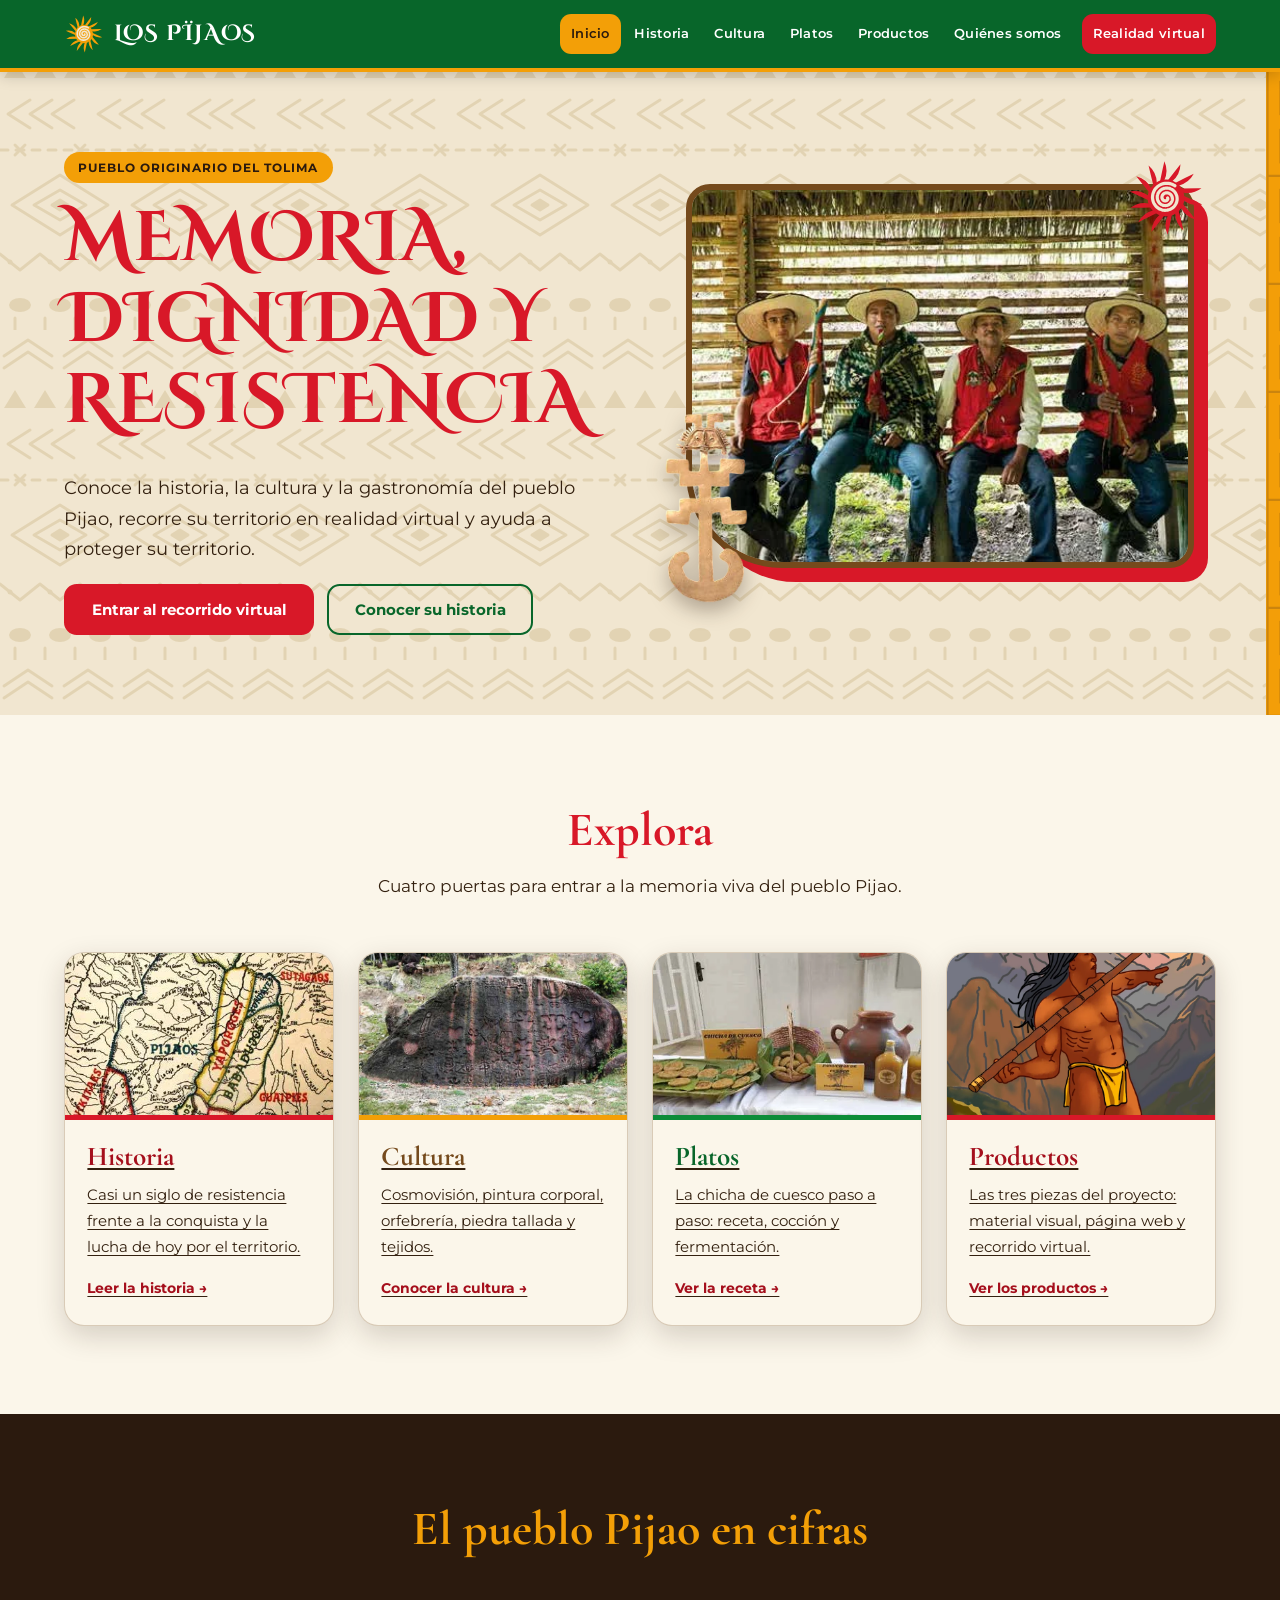
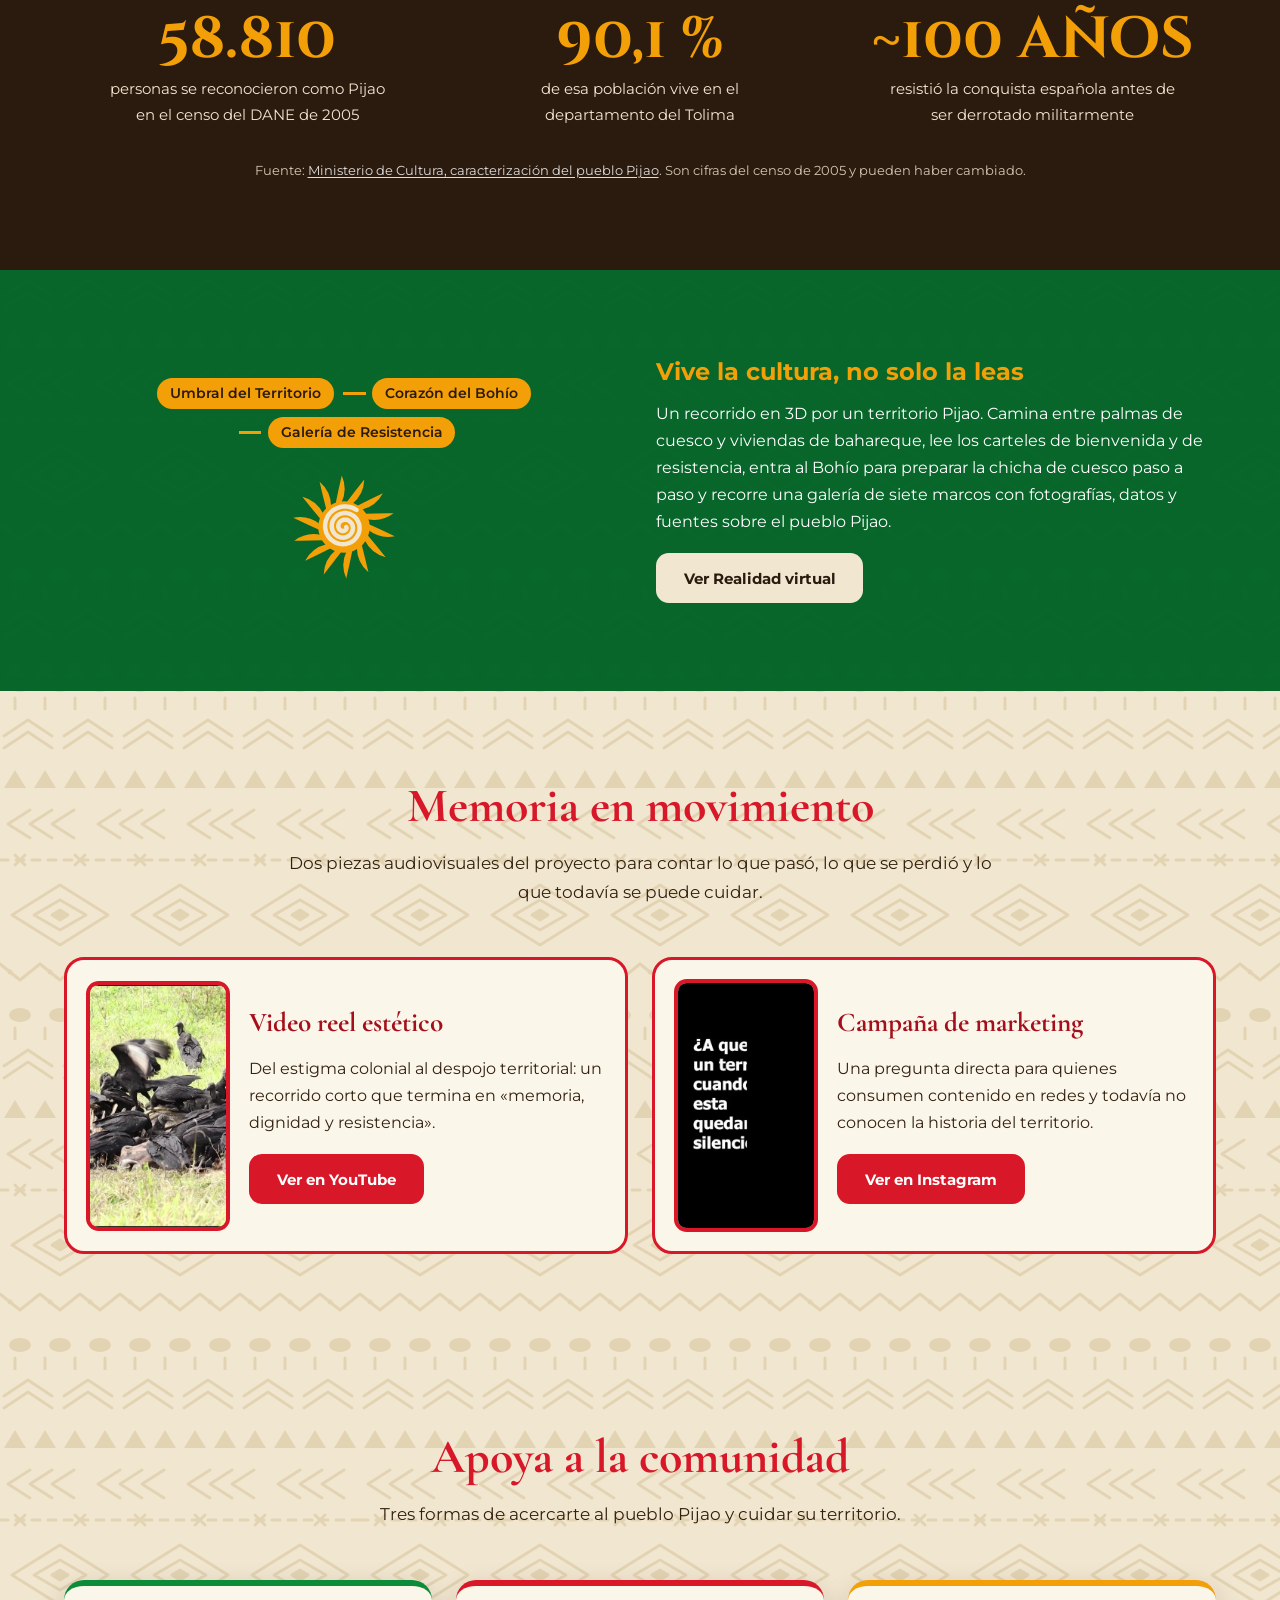
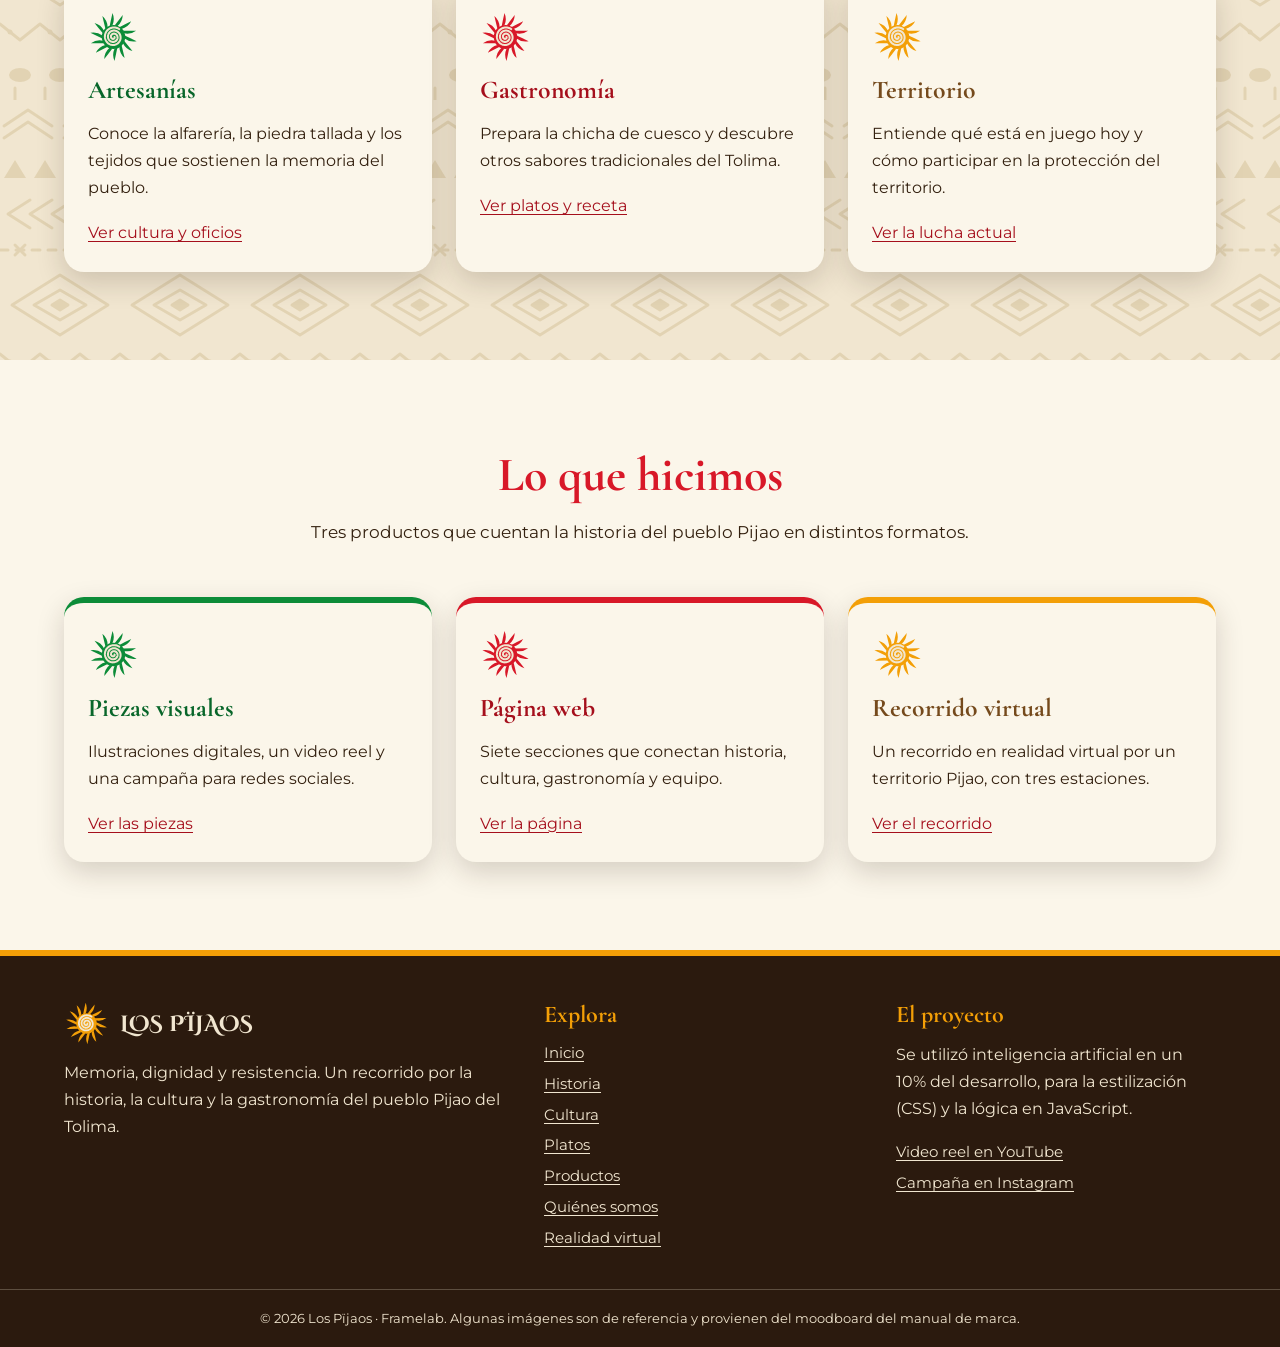
==== commit c789f302: "Productos Final" ====
--- a/index.html
+++ b/index.html
@@ -1,4 +1,4 @@
-<!DOCTYPE html>
+ <!DOCTYPE html>
 <html lang="es-CO">
 <head>
   <meta charset="utf-8">
@@ -123,12 +123,12 @@
 
       <nav class="menu" id="main-menu" aria-label="Menú principal">
         <ul class="menu__list">
-            <li><a class="menu__link" href="index.html" aria-current="page">Home</a></li>
+            <li><a class="menu__link" href="index.html" aria-current="page">Inicio</a></li>
             <li><a class="menu__link" href="history.html">Historia</a></li>
             <li><a class="menu__link" href="culture.html">Cultura</a></li>
             <li><a class="menu__link" href="gastronomy.html">Platos</a></li>
             <li><a class="menu__link" href="products.html">Productos</a></li>
-            <li><a class="menu__link" href="whoweare.html">Quienes somos</a></li>
+            <li><a class="menu__link" href="whoweare.html">Quiénes somos</a></li>
             <li><a class="menu__link menu__link--highlight" href="virtual-reality.html">Realidad virtual</a></li>
         </ul>
       </nav>
@@ -192,7 +192,7 @@
             </div>
           </a>
           <a class="card card--red reveal" href="products.html">
-            <img src="img/jaguar-illustration.webp" alt="Ilustración digital de un jaguar en tonos naranja, verde y vino" width="256" height="256" class="card__image" loading="lazy" decoding="async">
+            <img src="img/visual-piece-1.webp" alt="Ilustración digital de un guerrero Pijao con lanza frente a las montañas" width="800" height="1067" class="card__image card__image--focus-top" loading="lazy" decoding="async">
             <div class="card__body">
               <h3 class="card__title">Productos</h3>
               <p class="card__text">Las tres piezas del proyecto: material visual, página web y recorrido virtual.</p>
@@ -271,6 +271,20 @@
       </div>
     </section>
 
+    <section class="section" aria-labelledby="heading-support">
+      <div class="container">
+        <div class="section-heading reveal">
+          <h2 id="heading-support">Apoya a la comunidad</h2>
+          <p>Tres formas de acercarte al pueblo Pijao y cuidar su territorio.</p>
+        </div>
+        <div class="grid grid--3">
+          <article class="info-card reveal"><img class="info-card__icon" src="img/sun-icon-green.svg" alt="" width="52" height="52" loading="lazy"><h3>Artesanías</h3><p>Conoce la alfarería, la piedra tallada y los tejidos que sostienen la memoria del pueblo.</p><a href="culture.html">Ver cultura y oficios</a></article>
+          <article class="info-card info-card--red reveal"><img class="info-card__icon" src="img/sun-icon-red.svg" alt="" width="52" height="52" loading="lazy"><h3>Gastronomía</h3><p>Prepara la chicha de cuesco y descubre otros sabores tradicionales del Tolima.</p><a href="gastronomy.html">Ver platos y receta</a></article>
+          <article class="info-card info-card--orange reveal"><img class="info-card__icon" src="img/sun-icon.svg" alt="" width="52" height="52" loading="lazy"><h3>Territorio</h3><p>Entiende qué está en juego hoy y cómo participar en la protección del territorio.</p><a href="history.html">Ver la lucha actual</a></article>
+        </div>
+      </div>
+    </section>
+
     <section class="section section--light" aria-labelledby="heading-products">
       <div class="container">
         <div class="section-heading reveal">
@@ -311,12 +325,12 @@
       <nav aria-label="Mapa del sitio">
         <h2>Explora</h2>
         <ul class="site-footer__links">
-          <li><a href="index.html">Home</a></li>
+          <li><a href="index.html">Inicio</a></li>
           <li><a href="history.html">Historia</a></li>
           <li><a href="culture.html">Cultura</a></li>
           <li><a href="gastronomy.html">Platos</a></li>
           <li><a href="products.html">Productos</a></li>
-          <li><a href="whoweare.html">Quienes somos</a></li>
+          <li><a href="whoweare.html">Quiénes somos</a></li>
           <li><a href="virtual-reality.html">Realidad virtual</a></li>
         </ul>
       </nav>
--- a/css/styles.css
+++ b/css/styles.css
@@ -1869,16 +1869,6 @@
   font-size: 0.92rem;
 }
 
-.gallery--contain {
-  align-items: center;
-}
-
-.gallery--contain img {
-  height: auto;
-  max-height: 22rem;
-  object-fit: contain;
-  background: #fff;
-}
 
 .stage {
   touch-action: none;
@@ -1912,3 +1902,26 @@
 .is-locked {
   overflow: hidden;
 }
+
+.card__image--focus-top {
+  object-position: 50% 28%;
+}
+
+.illustrations {
+  display: grid;
+  gap: 2rem;
+  max-width: 46rem;
+  margin-inline: auto;
+}
+
+.illustrations .framed-figure {
+  align-self: start;
+  margin: 0;
+}
+
+@media (min-width: 40rem) {
+  .illustrations {
+    grid-template-columns: repeat(2, 1fr);
+    gap: 2.5rem;
+  }
+}
